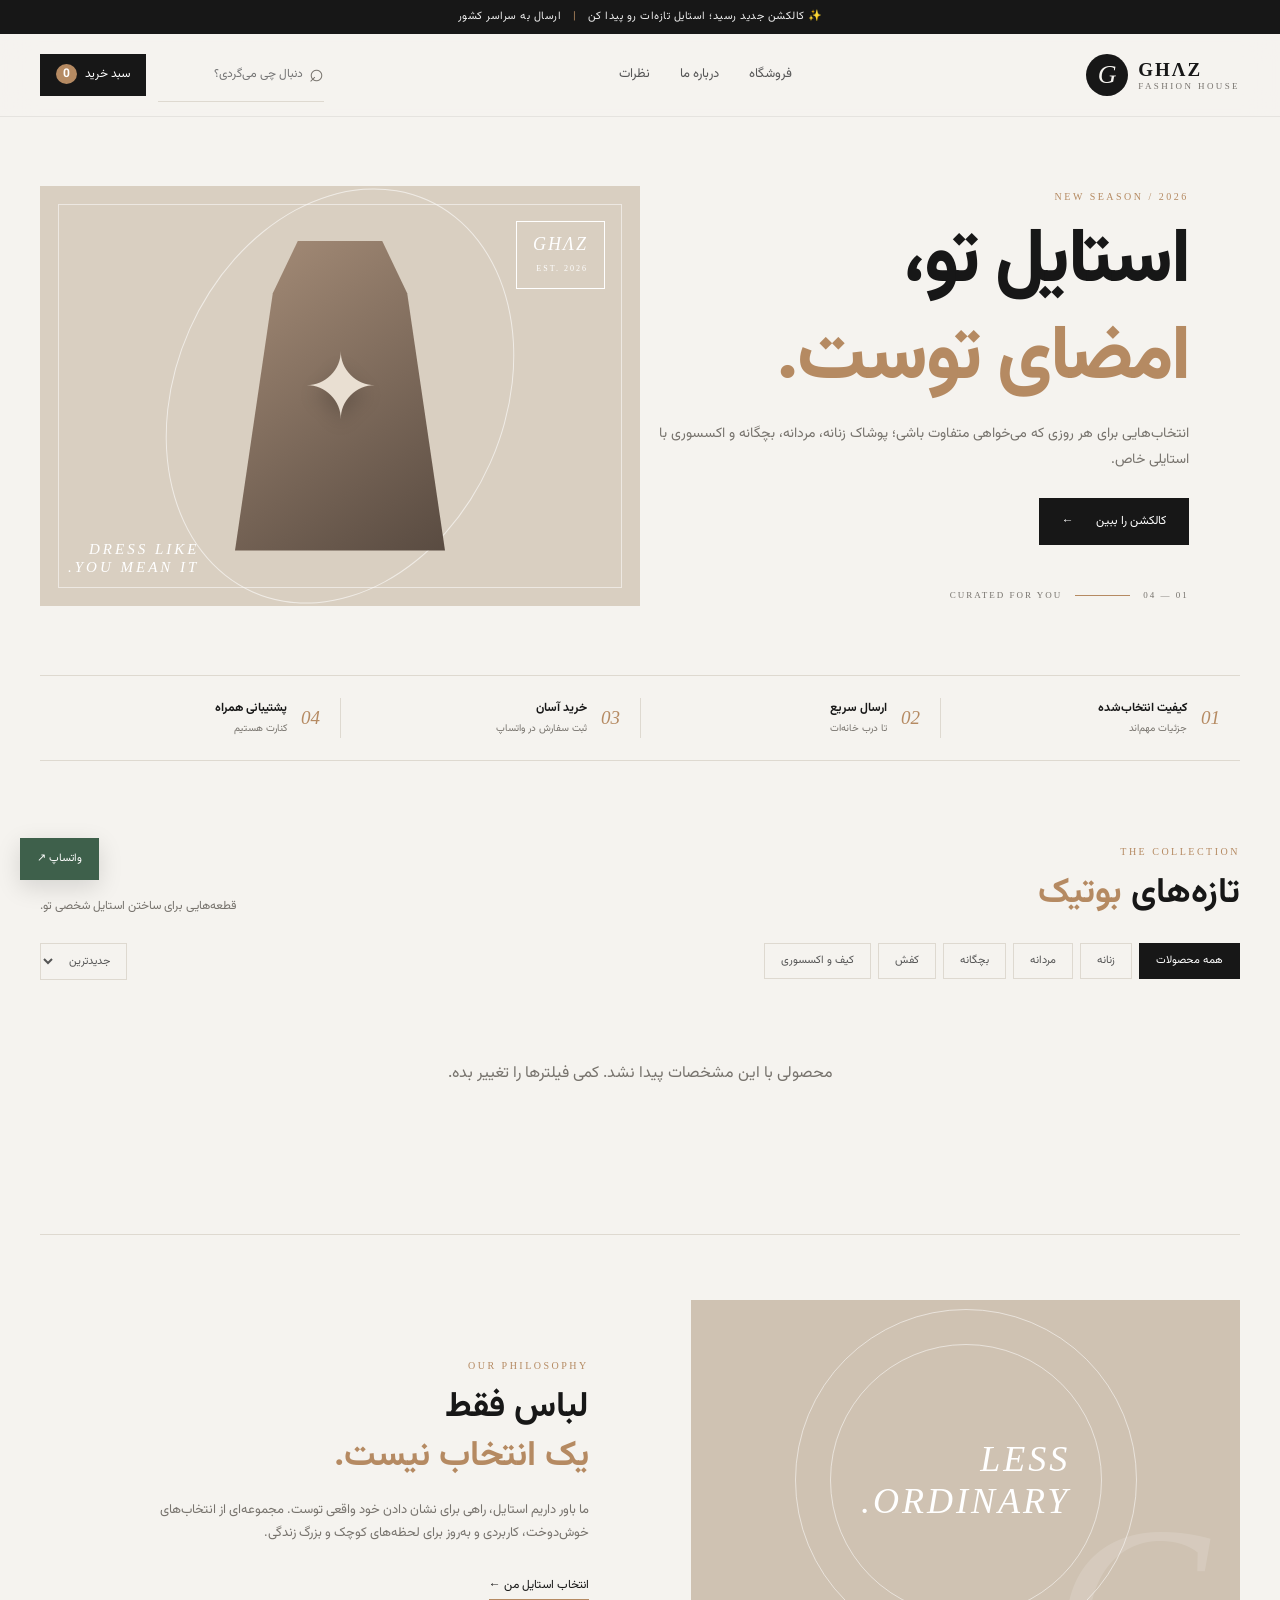
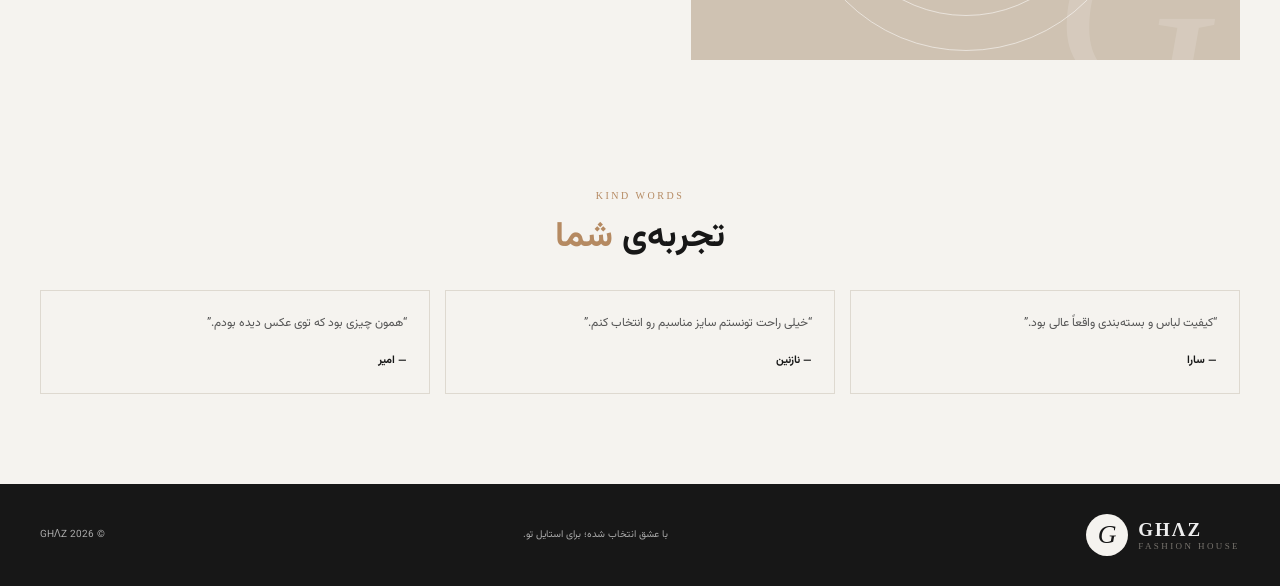
==== index.html @ 420b77a5 "Add files via upload" ====
<!DOCTYPE html>
<html lang="fa" dir="rtl"><head>
<meta charset="UTF-8"><meta name="viewport" content="width=device-width,initial-scale=1">
<meta name="description" content="بوتیک غَز؛ انتخابی خاص برای استایل روزمره و رسمی"><meta name="theme-color" content="#171717">
<title>بوتیک غَز | پوشاک خاص</title><link rel="preconnect" href="https://fonts.googleapis.com">
<link rel="preconnect" href="https://fonts.gstatic.com" crossorigin>
<link href="https://fonts.googleapis.com/css2?family=Vazirmatn:wght@300;400;500;600;700;800;900&display=swap" rel="stylesheet">
<link rel="stylesheet" href="css/style.css"></head><body>
<div class="announcement">✨ کالکشن جدید رسید؛ استایل تازه‌ات رو پیدا کن <span> | </span> ارسال به سراسر کشور</div>
<header><div class="nav wrap"><a class="logo" href="#"><span class="logo-mark">G</span><span><b id="shopName">GHΛZ</b><small>FASHION HOUSE</small></span></a>
<nav><a href="#products">فروشگاه</a><a href="#story">درباره ما</a><a href="#reviews">نظرات</a></nav>
<div class="nav-actions"><label class="searchbox"><span>⌕</span><input id="search" type="search" placeholder="دنبال چی می‌گردی؟"></label><button class="cartbtn" id="openCart" aria-label="سبد خرید">سبد خرید <b id="cartCount">0</b></button><button class="menu-btn" id="menuBtn">☰</button></div></div></header>
<main>
<section class="hero wrap"><div class="hero-copy"><span class="eyebrow">NEW SEASON / 2026</span><h1>استایل تو،<br><em>امضای توست.</em></h1><p id="intro">انتخاب‌هایی برای هر روزی که می‌خواهی متفاوت باشی.</p><a class="btn dark" href="#products">کالکشن را ببین <span>←</span></a><div class="hero-meta"><span>01 — 04</span><i></i><span>CURATED FOR YOU</span></div></div><div class="hero-art"><div class="hero-orbit"></div><div class="hero-stamp">GHΛZ<br><small>EST. 2026</small></div><div class="hero-caption">DRESS LIKE<br>YOU MEAN IT.</div><div class="hero-figure">✦</div></div></section>
<section class="perks wrap"><div><b>01</b><span><strong>کیفیت انتخاب‌شده</strong><small>جزئیات مهم‌اند</small></span></div><div><b>02</b><span><strong>ارسال سریع</strong><small>تا درب خانه‌ات</small></span></div><div><b>03</b><span><strong>خرید آسان</strong><small>ثبت سفارش در واتساپ</small></span></div><div><b>04</b><span><strong>پشتیبانی همراه</strong><small>کنارت هستیم</small></span></div></section>
<section class="shop-section wrap" id="products"><div class="section-head"><div><span class="eyebrow">THE COLLECTION</span><h2>تازه‌های <em>بوتیک</em></h2></div><p>قطعه‌هایی برای ساختن استایل شخصی تو.</p></div>
<div class="toolbar"><div class="chips" id="chips"></div><select id="sort" aria-label="مرتب‌سازی"><option value="new">جدیدترین</option><option value="low">ارزان‌ترین</option><option value="high">گران‌ترین</option></select></div><section class="grid" id="productsGrid"></section></section>
<section class="editorial wrap" id="story"><div class="editorial-art"><span>LESS<br>ORDINARY.</span><b>G.</b></div><div><span class="eyebrow">OUR PHILOSOPHY</span><h2>لباس فقط<br><em>یک انتخاب نیست.</em></h2><p>ما باور داریم استایل، راهی برای نشان دادن خود واقعی توست. مجموعه‌ای از انتخاب‌های خوش‌دوخت، کاربردی و به‌روز برای لحظه‌های کوچک و بزرگ زندگی.</p><a href="#products" class="text-link">انتخاب استایل من ←</a></div></section>
<section class="reviews wrap" id="reviews"><span class="eyebrow">KIND WORDS</span><h2>تجربه‌ی <em>شما</em></h2><div class="review-grid"><article>“کیفیت لباس و بسته‌بندی واقعاً عالی بود.”<b>— سارا</b></article><article>“خیلی راحت تونستم سایز مناسبم رو انتخاب کنم.”<b>— نازنین</b></article><article>“همون چیزی بود که توی عکس دیده بودم.”<b>— امیر</b></article></div></section>
</main><footer><div class="wrap footer-inner"><a class="logo" href="#"><span class="logo-mark">G</span><span><b id="footName">GHΛZ</b><small>FASHION HOUSE</small></span></a><p>با عشق انتخاب شده؛ برای استایل تو.</p><span>© 2026 GHΛZ</span></div></footer>
<a class="wa" id="waFloat" target="_blank" rel="noopener">واتساپ ↗</a>
<div class="modal" id="cartModal" hidden><div class="box"><button class="modal-close" id="closeCart">×</button><span class="eyebrow">YOUR BAG</span><h3>سبد خرید</h3><div id="cartItems"></div><div class="total"><span>جمع کل</span><span id="cartTotal">۰ تومان</span></div><form id="checkout"><label>نام و نام خانوادگی<input name="name" required maxlength="60"></label><label>شماره موبایل<input name="phone" required inputmode="tel" placeholder="09123456789" maxlength="15"></label><label>آدرس کامل<textarea name="address" required rows="2" maxlength="300"></textarea></label><button class="btn dark" type="submit">ثبت سفارش در واتساپ ←</button></form></div></div>
<div class="toast" id="toast" hidden></div><script src="js/app.js" defer></script></body></html>
---- css/style.css ----
@import url('https://fonts.googleapis.com/css2?family=Vazirmatn:wght@300;400;500;600;700;800;900&display=swap');
:root{--ink:#171717;--paper:#f5f3ef;--cream:#e9e4db;--muted:#77736d;--accent:#b58a62;--line:#ded9d0;--green:#3e604b;--red:#a8493e;--radius:3px}
*{box-sizing:border-box;margin:0;padding:0}html{scroll-behavior:smooth;scroll-padding-top:90px}body{font-family:'Vazirmatn',Tahoma,sans-serif;background:var(--paper);color:var(--ink);line-height:1.8}button,input,select,textarea{font:inherit}button,a{-webkit-tap-highlight-color:transparent}a{color:inherit;text-decoration:none}button{cursor:pointer}img{max-width:100%;display:block}.wrap{width:min(1200px,calc(100% - 44px));margin:auto}
.announcement{background:var(--ink);color:#eee;text-align:center;font-size:11px;letter-spacing:.5px;padding:7px 12px}.announcement span{color:var(--accent);padding:0 8px}
header{position:sticky;top:0;z-index:15;background:#f5f3efed;backdrop-filter:blur(16px);border-bottom:1px solid #17171712}.nav{height:82px;display:flex;align-items:center;justify-content:space-between;gap:25px}.logo{display:flex;align-items:center;gap:10px;direction:ltr}.logo-mark{width:42px;height:42px;background:var(--ink);color:var(--paper);display:grid;place-items:center;font:italic 26px Georgia;border-radius:50%}.logo b{display:block;font:800 19px Georgia;letter-spacing:2px}.logo small{display:block;font:9px Georgia;letter-spacing:2.4px;color:var(--muted)}nav{display:flex;gap:30px;font-size:13px;color:#555}nav a:hover,.text-link:hover{color:var(--accent)}.nav-actions{display:flex;align-items:center;gap:12px}.searchbox{display:flex;align-items:center;gap:6px;border-bottom:1px solid var(--line);padding:4px 0}.searchbox span{font-size:25px}.searchbox input{border:0;background:transparent;outline:0;width:145px;font-size:12px}.cartbtn{border:1px solid var(--ink);background:var(--ink);color:white;padding:9px 15px;font-size:12px}.cartbtn b{background:var(--accent);border-radius:50%;padding:1px 7px;margin-right:5px}.menu-btn{display:none;border:0;background:none;font-size:22px}
.hero{min-height:500px;display:grid;grid-template-columns:1fr 1fr;align-items:center;padding-top:44px;padding-bottom:45px;overflow:hidden}.hero-copy{padding:30px 4vw 30px 0;animation:rise .8s both}.eyebrow{font:10px Georgia;letter-spacing:2.5px;color:var(--accent);display:block;margin-bottom:12px}.hero h1{font-size:clamp(42px,6vw,76px);line-height:1.28;font-weight:800;letter-spacing:-2px}.hero h1 em,.section-head h2 em,.editorial h2 em,.reviews h2 em{font-style:normal;color:var(--accent)}.hero-copy p{color:var(--muted);font-size:14px;margin:14px 0 25px}.btn{display:inline-flex;justify-content:center;align-items:center;gap:22px;padding:13px 23px;border:0;font-size:12px;transition:.25s}.btn.dark{background:var(--ink);color:white}.btn:hover{transform:translateY(-3px);box-shadow:0 10px 24px #17171720}.hero-meta{display:flex;align-items:center;gap:13px;color:var(--muted);font:9px Georgia;letter-spacing:2px;margin-top:45px}.hero-meta i{width:55px;height:1px;background:var(--accent)}
.hero-art{height:420px;position:relative;background:#d9cfc1;overflow:hidden;display:grid;place-items:center;isolation:isolate}.hero-art:before{content:'';position:absolute;inset:18px;border:1px solid #fff8;z-index:-1}.hero-orbit{position:absolute;width:330px;height:430px;border:1px solid #fff9;border-radius:50%;transform:rotate(24deg)}.hero-figure{width:210px;height:310px;display:grid;place-items:center;background:linear-gradient(145deg,#a68d78,#594b41);clip-path:polygon(30% 0,70% 0,82% 17%,100% 100%,0 100%,18% 17%);color:#e9dfd2;font-size:90px;text-shadow:0 10px 20px #0003;animation:float 5s ease-in-out infinite}.hero-stamp{position:absolute;top:35px;right:35px;border:1px solid #fff;color:#fff;padding:12px 16px;font:italic 18px Georgia;letter-spacing:2px}.hero-stamp small{font:8px Georgia}.hero-caption{position:absolute;bottom:30px;left:28px;color:#fff;font:italic 15px Georgia;letter-spacing:3px;line-height:1.2}
.perks{border-top:1px solid var(--line);border-bottom:1px solid var(--line);padding:22px 0;display:grid;grid-template-columns:repeat(4,1fr);margin-bottom:85px}.perks>div{display:flex;align-items:center;gap:14px;border-left:1px solid var(--line);padding:0 20px}.perks>div:last-child{border:0}.perks>div>b{font:italic 19px Georgia;color:var(--accent)}.perks strong,.perks small{display:block}.perks strong{font-size:12px}.perks small{font-size:10px;color:var(--muted)}
.shop-section{padding-bottom:85px}.section-head{display:flex;align-items:end;justify-content:space-between;margin-bottom:25px}.section-head h2,.editorial h2,.reviews h2{font-size:35px;line-height:1.4}.section-head p{color:var(--muted);font-size:12px}.toolbar{display:flex;justify-content:space-between;align-items:center;gap:15px;margin-bottom:20px}.chips{display:flex;flex-wrap:wrap;gap:7px}.chip{border:1px solid var(--line);background:transparent;color:#555;padding:7px 16px;font-size:11px;transition:.2s}.chip:hover,.chip.active{background:var(--ink);border-color:var(--ink);color:#fff}#sort{border:1px solid var(--line);background:transparent;padding:8px 12px;font-size:11px;color:#555}
.grid{display:grid;grid-template-columns:repeat(4,minmax(0,1fr));gap:25px 17px}.card{position:relative;min-width:0;animation:rise .55s both}.card .img{height:300px;background:#e9e4db;position:relative;overflow:hidden;display:grid;place-items:center}.card .img img{width:100%;height:100%;object-fit:cover;transition:transform .65s cubic-bezier(.2,.7,.2,1)}.card:hover .img img{transform:scale(1.07)}.placeholder{font-size:76px;opacity:.55}.card .card-tag{position:absolute;top:12px;right:12px;background:var(--paper);padding:4px 9px;font-size:9px;z-index:2}.card h3{font-size:13px;margin-top:11px;font-weight:700}.card .muted{font-size:10px;color:var(--muted)}.card .price{display:flex;align-items:center;gap:9px;margin:6px 0}.price b{font-size:13px}.price s{font-size:10px;color:#999}.card .stock{font-size:10px;color:var(--green)}.stock.out{color:var(--red)}.card .btn{width:100%;margin-top:9px;padding:10px}.card .size-line{font-size:10px;color:var(--muted);margin-top:2px}.badge{position:absolute;top:12px;left:12px;background:var(--red);color:white;padding:4px 8px;font-size:10px;z-index:2}.empty{grid-column:1/-1;text-align:center;padding:60px 10px;color:var(--muted)}
.editorial{display:grid;grid-template-columns:1fr 1fr;gap:8vw;align-items:center;padding:65px 0 100px;border-top:1px solid var(--line)}.editorial-art{height:360px;background:#cfc2b2;display:flex;align-items:center;justify-content:center;position:relative;overflow:hidden}.editorial-art:before,.editorial-art:after{content:'';position:absolute;width:270px;height:270px;border:1px solid #fff8;border-radius:50%}.editorial-art:after{width:340px;height:340px}.editorial-art span{font:italic 36px Georgia;letter-spacing:3px;color:#fff;z-index:1}.editorial-art b{position:absolute;bottom:-80px;right:20px;font:italic 230px Georgia;color:#ffffff25}.editorial p{font-size:13px;color:var(--muted);max-width:430px;margin:18px 0 25px}.text-link{font-size:12px;border-bottom:1px solid var(--accent);padding-bottom:5px}
.reviews{text-align:center;padding:30px 0 90px}.review-grid{display:grid;grid-template-columns:repeat(3,1fr);gap:15px;margin-top:28px;text-align:right}.review-grid article{border:1px solid var(--line);padding:22px;font-size:12px;color:#555}.review-grid b{display:block;color:var(--ink);margin-top:17px;font-size:11px}
footer{background:var(--ink);color:#eee;padding:30px 0}.footer-inner{display:flex;align-items:center;justify-content:space-between}.footer-inner .logo-mark{background:var(--paper);color:var(--ink)}.footer-inner p,.footer-inner>span{font-size:10px;color:#aaa}
.wa{position:fixed;left:20px;bottom:20px;z-index:9;background:var(--green);color:white;padding:11px 17px;font-size:11px;box-shadow:0 7px 25px #0002}.modal{position:fixed;inset:0;background:#171717a8;backdrop-filter:blur(5px);display:flex;justify-content:center;align-items:flex-start;padding:25px 12px;z-index:30;overflow:auto}.modal[hidden],[hidden]{display:none!important}.box{background:var(--paper);padding:30px;width:100%;max-width:510px;position:relative;animation:rise .3s}.box h3{font-size:25px;margin-bottom:18px}.modal-close{position:absolute;left:18px;top:12px;border:0;background:none;font-size:28px}.row{display:flex;justify-content:space-between;align-items:center;gap:8px;padding:12px 0;border-bottom:1px solid var(--line);font-size:12px}.qty{display:flex;align-items:center;gap:7px}.qty button{border:1px solid var(--line);background:none;width:27px;height:27px}.total{display:flex;justify-content:space-between;font-weight:800;margin:18px 0}.box form{display:grid;gap:10px}.box label{display:grid;gap:4px;font-size:11px;color:var(--muted)}.box input,.box textarea{background:#fff;border:1px solid var(--line);padding:10px;outline:0}.toast{position:fixed;bottom:80px;left:50%;transform:translateX(-50%);background:var(--ink);color:white;padding:10px 18px;z-index:40;font-size:12px}.toast[hidden]{display:none}
.adm{max-width:1050px;margin:35px auto;padding:0 18px}.panel{background:white;padding:22px;border:1px solid var(--line);margin-bottom:18px}.panel h2{font-size:18px;margin-bottom:15px}.two{display:grid;grid-template-columns:1fr 1fr;gap:12px}.two .full{grid-column:1/-1}.login{max-width:390px;margin:80px auto}.msg{color:var(--red);font-size:12px;min-height:20px}label{font-size:12px;color:var(--muted)}input,select,textarea{font:inherit}table{width:100%;border-collapse:collapse;font-size:12px}th,td{padding:10px;border-bottom:1px solid var(--line);text-align:right}td .act{display:flex;gap:6px}td .act button{padding:4px 9px;border:1px solid var(--line);background:white}.tools{display:flex;gap:10px;justify-content:space-between;align-items:center;flex-wrap:wrap}
@keyframes rise{from{opacity:0;transform:translateY(22px)}to{opacity:1;transform:translateY(0)}}@keyframes float{0%,100%{transform:translateY(0) rotate(-2deg)}50%{transform:translateY(-12px) rotate(2deg)}}
@media(max-width:900px){.grid{grid-template-columns:repeat(3,minmax(0,1fr))}.hero{min-height:420px}.hero-art{height:360px}.perks{margin-bottom:60px}.perks>div{padding:0 10px}}
@media(max-width:650px){.wrap{width:min(100% - 28px,1200px)}.nav{height:68px;gap:10px}.nav nav,nav{display:none}.searchbox input{width:90px}.searchbox span{font-size:20px}.logo-mark{width:36px;height:36px}.logo b{font-size:16px}.cartbtn{padding:8px 9px;font-size:10px}.menu-btn{display:block}.hero{grid-template-columns:1fr;gap:15px;padding-top:20px}.hero-copy{padding:20px 5px}.hero h1{font-size:48px}.hero-art{height:310px}.hero-figure{height:240px;width:170px}.hero-meta{margin-top:25px}.perks{grid-template-columns:1fr 1fr;gap:15px;margin-bottom:55px}.perks>div:nth-child(2){border:0}.perks>div{padding:0 7px}.section-head{display:block}.section-head h2,.editorial h2,.reviews h2{font-size:29px}.section-head p{margin-top:8px}.toolbar{align-items:flex-start;flex-direction:column}.grid{grid-template-columns:repeat(2,minmax(0,1fr));gap:20px 10px}.card .img{height:220px}.card h3{font-size:12px}.editorial{grid-template-columns:1fr;gap:30px;padding:50px 0 65px}.editorial-art{height:270px}.review-grid{grid-template-columns:1fr}.reviews{padding-bottom:60px}.footer-inner{gap:15px;flex-wrap:wrap}.footer-inner p{order:3;width:100%}.box{padding:24px 18px}}
@media(prefers-reduced-motion:reduce){*,*:before,*:after{animation-duration:.01ms!important;transition-duration:.01ms!important;scroll-behavior:auto!important}}
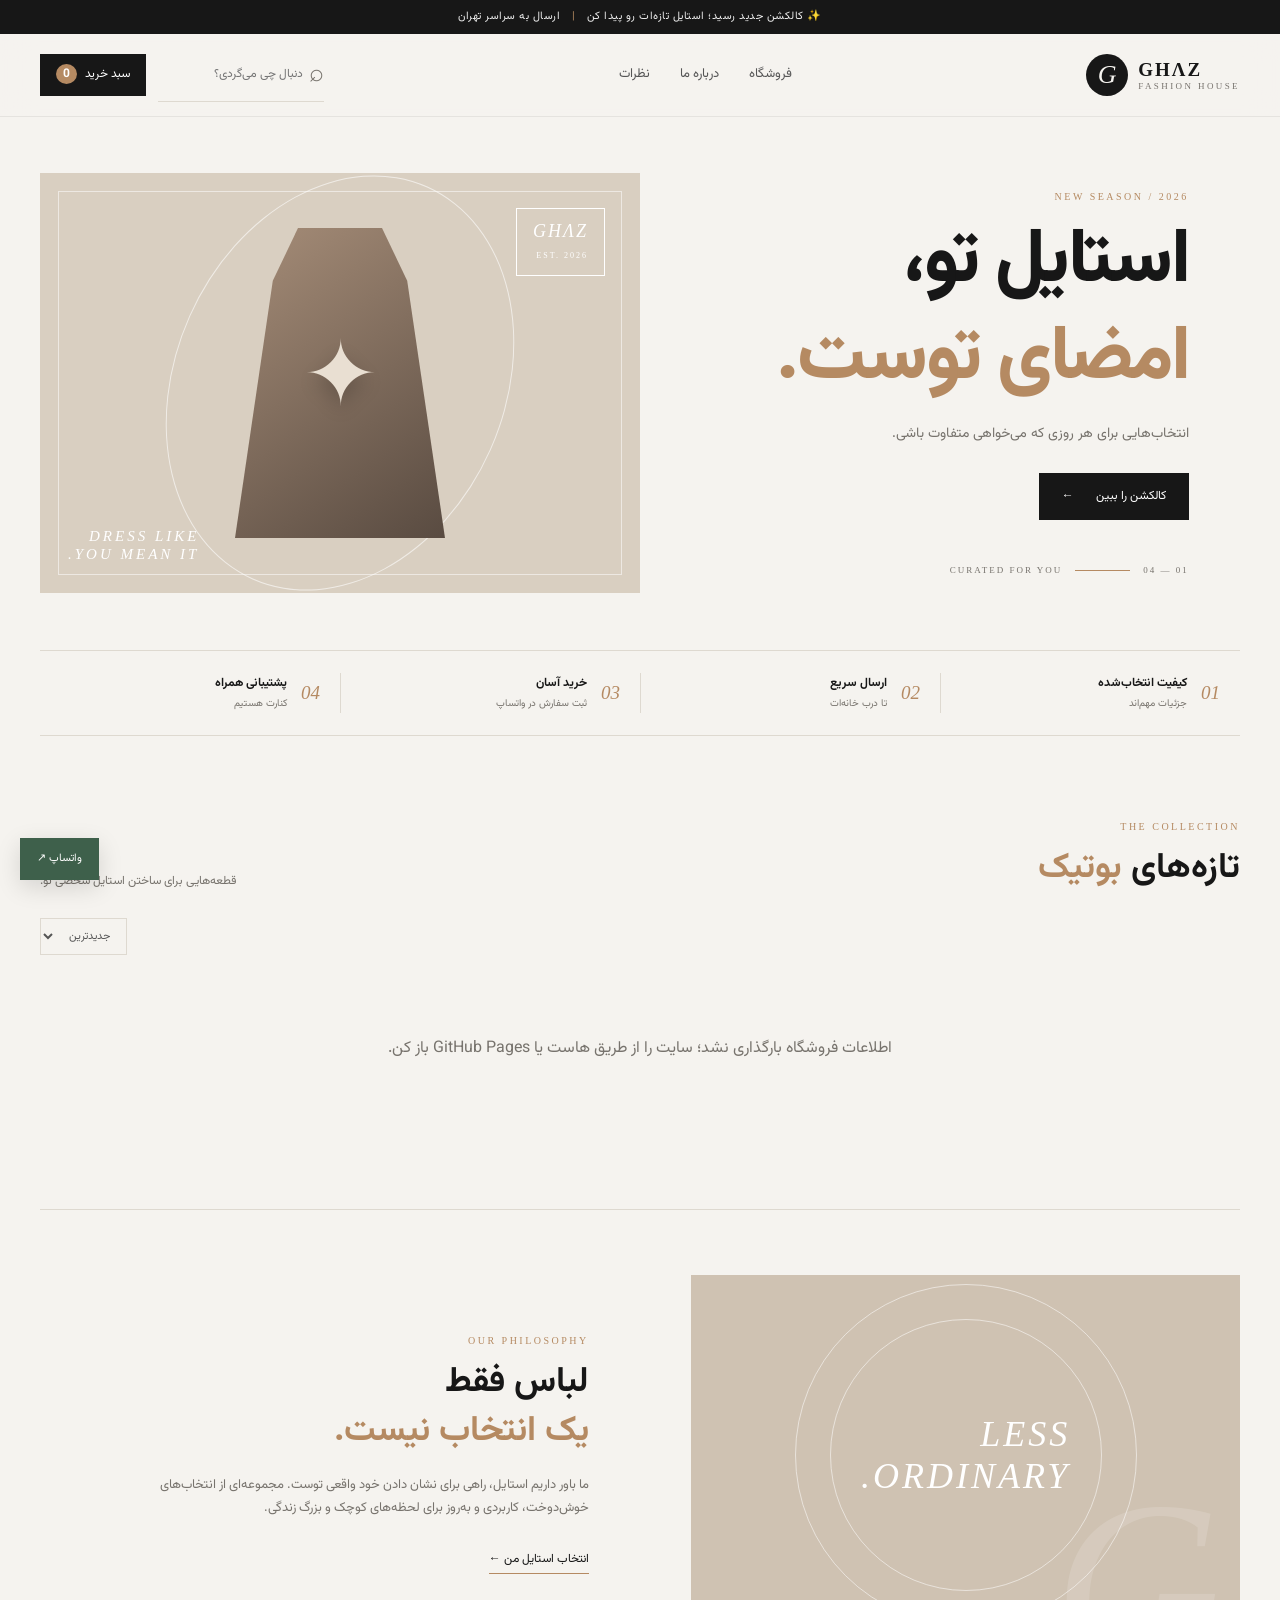
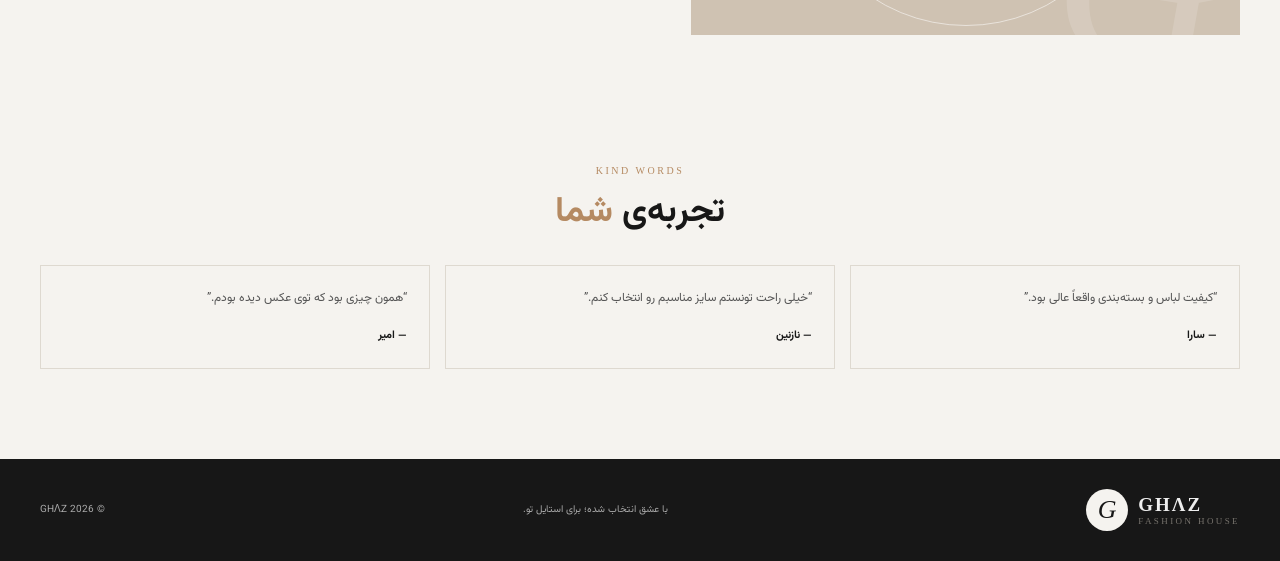
==== commit 2319d04a: "Update index.html" ====
--- a/index.html
+++ b/index.html
@@ -6,7 +6,7 @@
 <link rel="preconnect" href="https://fonts.gstatic.com" crossorigin>
 <link href="https://fonts.googleapis.com/css2?family=Vazirmatn:wght@300;400;500;600;700;800;900&display=swap" rel="stylesheet">
 <link rel="stylesheet" href="css/style.css"></head><body>
-<div class="announcement">✨ کالکشن جدید رسید؛ استایل تازه‌ات رو پیدا کن <span> | </span> ارسال به سراسر کشور</div>
+<div class="announcement">✨ کالکشن جدید رسید؛ استایل تازه‌ات رو پیدا کن <span> | </span> ارسال به سراسر تهران</div>
 <header><div class="nav wrap"><a class="logo" href="#"><span class="logo-mark">G</span><span><b id="shopName">GHΛZ</b><small>FASHION HOUSE</small></span></a>
 <nav><a href="#products">فروشگاه</a><a href="#story">درباره ما</a><a href="#reviews">نظرات</a></nav>
 <div class="nav-actions"><label class="searchbox"><span>⌕</span><input id="search" type="search" placeholder="دنبال چی می‌گردی؟"></label><button class="cartbtn" id="openCart" aria-label="سبد خرید">سبد خرید <b id="cartCount">0</b></button><button class="menu-btn" id="menuBtn">☰</button></div></div></header>
@@ -20,4 +20,4 @@
 </main><footer><div class="wrap footer-inner"><a class="logo" href="#"><span class="logo-mark">G</span><span><b id="footName">GHΛZ</b><small>FASHION HOUSE</small></span></a><p>با عشق انتخاب شده؛ برای استایل تو.</p><span>© 2026 GHΛZ</span></div></footer>
 <a class="wa" id="waFloat" target="_blank" rel="noopener">واتساپ ↗</a>
 <div class="modal" id="cartModal" hidden><div class="box"><button class="modal-close" id="closeCart">×</button><span class="eyebrow">YOUR BAG</span><h3>سبد خرید</h3><div id="cartItems"></div><div class="total"><span>جمع کل</span><span id="cartTotal">۰ تومان</span></div><form id="checkout"><label>نام و نام خانوادگی<input name="name" required maxlength="60"></label><label>شماره موبایل<input name="phone" required inputmode="tel" placeholder="09123456789" maxlength="15"></label><label>آدرس کامل<textarea name="address" required rows="2" maxlength="300"></textarea></label><button class="btn dark" type="submit">ثبت سفارش در واتساپ ←</button></form></div></div>
-<div class="toast" id="toast" hidden></div><script src="js/app.js" defer></script></body></html>+<div class="toast" id="toast" hidden></div><script src="js/app.js" defer></script></body></html>
